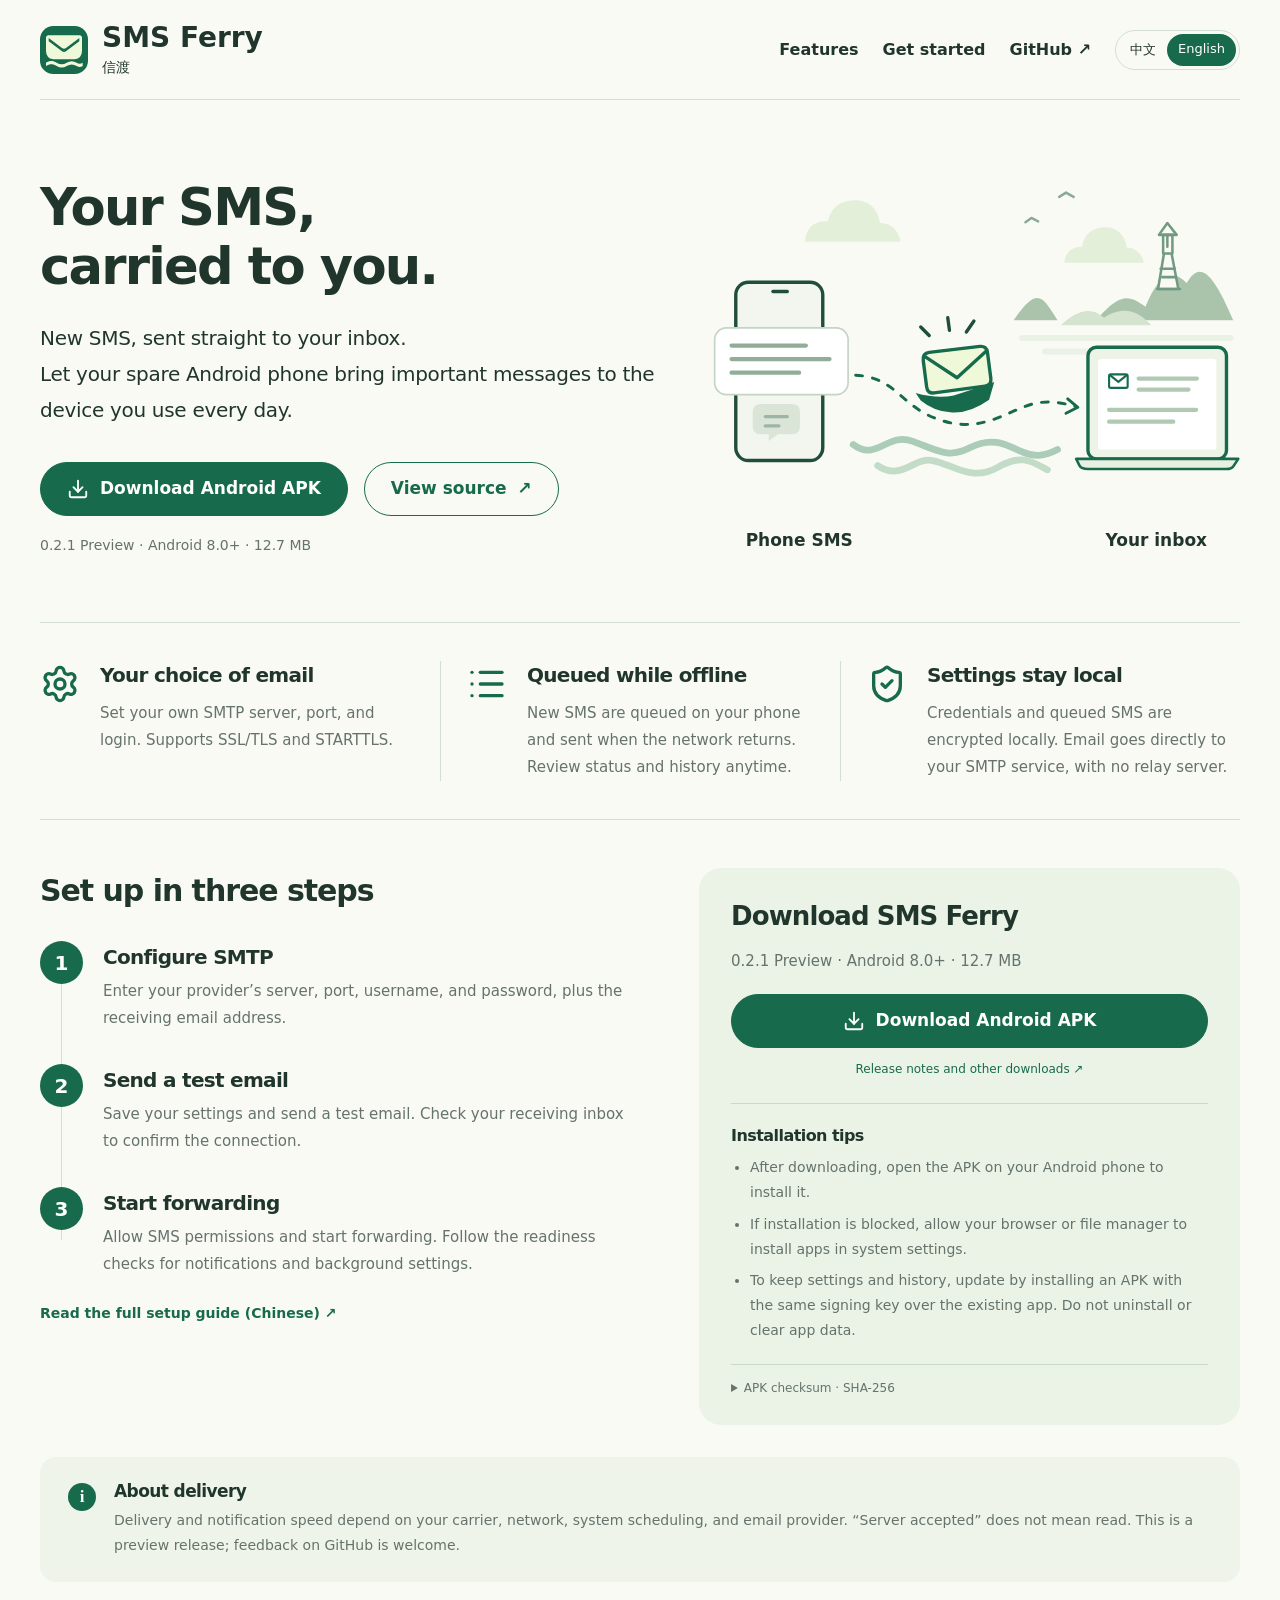
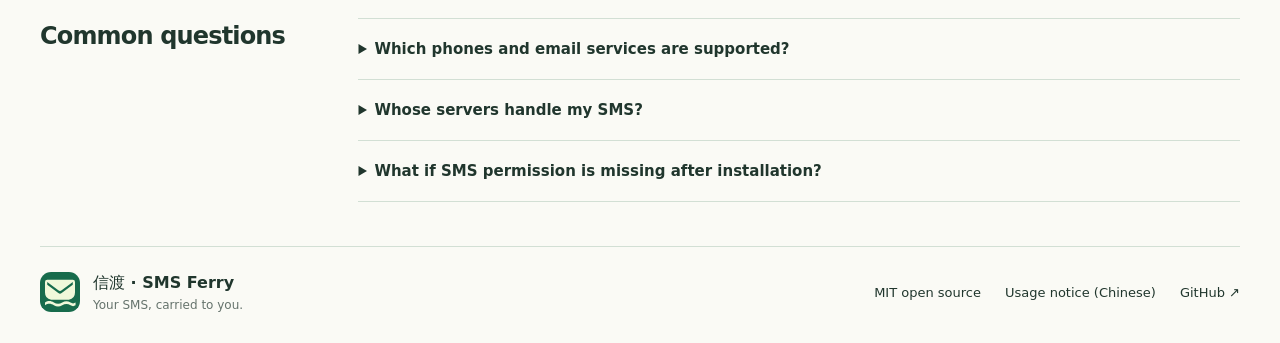
==== site/en.html @ ded556e6 "feat: add bilingual UI and GitHub app updates" ====
<!doctype html>
<html lang="en">
<head>
  <meta charset="utf-8">
  <meta name="viewport" content="width=device-width, initial-scale=1">
  <meta name="theme-color" content="#176b4c">
  <title>SMS Ferry — Your SMS, carried to you</title>
  <meta name="description" content="An MIT-licensed Android app that forwards SMS to email. Custom SMTP, encrypted local settings, and an offline queue. Download the APK and get started in three steps.">
  <meta property="og:type" content="website">
  <meta property="og:title" content="SMS Ferry — Your SMS, carried to you">
  <meta property="og:description" content="New SMS, sent straight to your inbox. A lightweight Android app, open source under MIT.">
  <meta property="og:url" content="https://sobigrice.github.io/sms-ferry/en.html">
  <link rel="alternate" hreflang="zh" href="https://sobigrice.github.io/sms-ferry/">
  <link rel="alternate" hreflang="en" href="https://sobigrice.github.io/sms-ferry/en.html">
  <link rel="canonical" href="https://sobigrice.github.io/sms-ferry/en.html">
  <link rel="icon" href="./assets/logo.svg" type="image/svg+xml">
  <link rel="stylesheet" href="./styles.css">
  <script src="./main.js" defer></script>
</head>
<body>
  <a class="skip-link" href="#main">Skip to content</a>
  <div class="page">
    <header class="site-header">
      <a class="brand" href="./en.html?lang=en" aria-label="SMS Ferry home"><img src="./assets/logo.svg" width="48" height="48" alt=""><span><strong>SMS Ferry</strong><small>信渡</small></span></a>
      <div class="header-actions"><nav aria-label="Main navigation"><a class="section-link" href="#features">Features</a><a class="section-link" href="#start">Get started</a><a href="https://github.com/soBigRice/sms-ferry" target="_blank" rel="noopener noreferrer">GitHub <span aria-hidden="true">↗</span></a></nav><div class="language-switch" role="group" aria-label="语言 / Language"><a href="./?lang=zh" lang="zh" data-language="zh">中文</a><a href="./en.html?lang=en" lang="en" data-language="en" aria-current="page">English</a></div></div>
    </header>
    <main id="main">
      <section class="hero" aria-labelledby="hero-title">
        <div class="hero-copy">
          <h1 id="hero-title"><span>Your SMS,</span><span>carried to you.</span></h1>
          <p class="hero-description">New SMS, sent straight to your inbox.<br>Let your spare Android phone bring important messages to the device you use every day.</p>
          <div class="hero-actions">
            <a class="button primary" data-download href="https://github.com/soBigRice/sms-ferry/releases/download/v0.2.1/sms-ferry-0.2.1-debug.apk"><span class="download-icon" aria-hidden="true"></span>Download Android APK</a>
            <a class="button secondary" href="https://github.com/soBigRice/sms-ferry" target="_blank" rel="noopener noreferrer">View source <span aria-hidden="true">↗</span></a>
          </div>
          <p class="release-meta" data-release-meta>0.2.1 Preview · Android 8.0+ · 12.7 MB</p>
        </div>
        <figure class="hero-art">
          <img src="./assets/ferry-route.svg" width="650" height="420" alt="An illustration of SMS travelling from an Android phone directly to an email inbox on an envelope boat">
          <figcaption><span>Phone SMS</span><span>Your inbox</span></figcaption>
        </figure>
      </section>

      <section class="features" id="features" aria-label="SMS Ferry features">
        <article class="feature"><img src="./assets/icons/settings.svg" width="40" height="40" alt=""><div><h2>Your choice of email</h2><p>Set your own SMTP server, port, and login. Supports SSL/TLS and STARTTLS.</p></div></article>
        <article class="feature"><img src="./assets/icons/list.svg" width="40" height="40" alt=""><div><h2>Queued while offline</h2><p>New SMS are queued on your phone and sent when the network returns. Review status and history anytime.</p></div></article>
        <article class="feature"><img src="./assets/icons/shield-check.svg" width="40" height="40" alt=""><div><h2>Settings stay local</h2><p>Credentials and queued SMS are encrypted locally. Email goes directly to your SMTP service, with no relay server.</p></div></article>
      </section>

      <section class="getting-started" id="start" aria-labelledby="start-title">
        <div class="setup">
          <h2 id="start-title">Set up in three steps</h2>
          <ol class="steps">
            <li><span class="step-number" aria-hidden="true">1</span><div><h3>Configure SMTP</h3><p>Enter your provider’s server, port, username, and password, plus the receiving email address.</p></div></li>
            <li><span class="step-number" aria-hidden="true">2</span><div><h3>Send a test email</h3><p>Save your settings and send a test email. Check your receiving inbox to confirm the connection.</p></div></li>
            <li><span class="step-number" aria-hidden="true">3</span><div><h3>Start forwarding</h3><p>Allow SMS permissions and start forwarding. Follow the readiness checks for notifications and background settings.</p></div></li>
          </ol>
          <a class="text-link" href="https://github.com/soBigRice/sms-ferry#安装与首次设置" target="_blank" rel="noopener noreferrer">Read the full setup guide (Chinese) <span aria-hidden="true">↗</span></a>
        </div>
        <aside class="download-panel" id="download" aria-labelledby="download-title">
          <h2 id="download-title">Download SMS Ferry</h2>
          <p class="panel-meta" data-release-meta>0.2.1 Preview · Android 8.0+ · 12.7 MB</p>
          <a class="button primary full-width" data-download href="https://github.com/soBigRice/sms-ferry/releases/download/v0.2.1/sms-ferry-0.2.1-debug.apk"><span class="download-icon" aria-hidden="true"></span>Download Android APK</a>
          <a class="release-link" data-release-link href="https://github.com/soBigRice/sms-ferry/releases/tag/v0.2.1" target="_blank" rel="noopener noreferrer">Release notes and other downloads <span aria-hidden="true">↗</span></a>
          <div class="install-hints"><h3>Installation tips</h3><ul><li>After downloading, open the APK on your Android phone to install it.</li><li>If installation is blocked, allow your browser or file manager to install apps in system settings.</li><li>To keep settings and history, update by installing an APK with the same signing key over the existing app. Do not uninstall or clear app data.</li></ul></div>
          <details class="checksum"><summary>APK checksum · SHA-256</summary><code id="apk-checksum">bcef3dd66336d851a3e5d56b750dd84c6179417364b8c82a97b786c828c140c4</code><button type="button" id="copy-checksum">Copy checksum</button><span id="copy-result" role="status" aria-live="polite"></span></details>
        </aside>
      </section>

      <aside class="delivery-note"><span class="note-symbol" aria-hidden="true">i</span><div><h2>About delivery</h2><p>Delivery and notification speed depend on your carrier, network, system scheduling, and email provider. “Server accepted” does not mean read. This is a preview release; feedback on GitHub is welcome.</p></div></aside>

      <section class="faq" aria-labelledby="faq-title"><h2 id="faq-title">Common questions</h2><div class="faq-list">
        <details><summary>Which phones and email services are supported?</summary><p>Requires Android 8.0 or later. Testing has focused on Samsung S21 with Android 15; other models have not all been tested. Supports SMTP services using a username and password, authorization code, or app password. OAuth-only sign-in is not supported yet. You do not need to configure POP3 or IMAP for the receiving inbox in SMS Ferry.</p></details>
        <details><summary>Whose servers handle my SMS?</summary><p>The app connects directly to your configured SMTP service, without a server run by the author. The sender’s number, received time, and full SMS text go to your receiving inbox. Verification codes are not hidden. Email providers and devices signed in to the inbox may access the content. Local encryption and TLS are not end-to-end encryption. Use only devices and email accounts you own or have explicit permission to manage.</p><a class="text-link" href="https://github.com/soBigRice/sms-ferry/blob/main/SECURITY.md" target="_blank" rel="noopener noreferrer">Security and privacy policy (Chinese) ↗</a></details>
        <details><summary>What if SMS permission is missing after installation?</summary><p>Reading SMS is a restricted Android permission that both the installer and user must allow. If no SMS permission switch appears, check the installation method in the repository guide. On Samsung, add SMS Ferry to “Never sleeping apps”. Do not uninstall or clear app data while troubleshooting.</p><a class="text-link" href="https://github.com/soBigRice/sms-ferry#安装与首次设置" target="_blank" rel="noopener noreferrer">Installation and permission guide (Chinese) ↗</a></details>
      </div></section>
    </main>
    <footer class="site-footer"><a class="footer-brand" href="./en.html?lang=en"><img src="./assets/logo.svg" width="40" height="40" alt=""><span><strong>信渡 · SMS Ferry</strong><small>Your SMS, carried to you.</small></span></a><div><a href="https://github.com/soBigRice/sms-ferry/blob/main/LICENSE" target="_blank" rel="noopener noreferrer">MIT open source</a><a href="https://github.com/soBigRice/sms-ferry/blob/main/SECURITY.md#免责声明" target="_blank" rel="noopener noreferrer">Usage notice (Chinese)</a><a href="https://github.com/soBigRice/sms-ferry" target="_blank" rel="noopener noreferrer">GitHub ↗</a></div></footer>
  </div>
</body>
</html>
---- site/styles.css ----
:root {
  color-scheme:light;
  --background:#fafaf5;
  --ink:#20362d;
  --muted:#65736c;
  --green:#176b4c;
  --line:#d2dfd4;
  --panel:#eaf3e5;
  --radius:22px;
  --ease:cubic-bezier(.2,0,0,1);
  font-family:system-ui,-apple-system,"Segoe UI","PingFang SC","Microsoft YaHei",sans-serif;
  color:var(--ink);
  background:var(--background);
  font-synthesis:none;
}
* {
  box-sizing:border-box;
}
html {
  scroll-behavior:smooth;
  scroll-padding-top:24px;
}
body {
  margin:0;
}
a {
  color:inherit;
  text-decoration:none;
}
button {
  font:inherit;
}
img {
  max-width:100%;
  display:block;
}
h1,h2,h3,p {
  margin:0;
}
h1,h2,h3 {
  font-weight:700;
  letter-spacing:-.035em;
}
a,button,summary {
  -webkit-tap-highlight-color:transparent;
}
a:focus-visible,button:focus-visible,summary:focus-visible {
  outline:3px solid var(--green);
  outline-offset:5px;
  border-radius:5px;
}
.page {
  width:min(1200px,calc(100% - 80px));
  margin:0 auto;
}
.skip-link {
  position:fixed;
  top:12px;
  left:12px;
  z-index:5;
  background:var(--green);
  color:white;
  padding:12px 20px;
  border-radius:8px;
  transform:translateY(-150%);
}
.skip-link:focus {
  transform:none;
}
.site-header {
  min-height:100px;
  display:flex;
  justify-content:space-between;
  align-items:center;
  gap:24px;
  border-bottom:1px solid var(--line);
  padding:20px 0;
}
.brand {
  display:flex;
  align-items:center;
  gap:14px;
}
.brand strong {
  display:block;
  font-size:28px;
  line-height:1.2;
}
.brand small {
  display:block;
  font-size:14px;
  line-height:1.5;
  margin-top:2px;
}
.site-header nav {
  display:flex;
  gap:24px;
  align-items:center;
  font-size:16px;
  font-weight:650;
}
.header-actions {
  display:flex;
  flex-wrap:wrap;
  align-items:center;
  justify-content:flex-end;
  gap:24px;
}
.language-switch {
  display:flex;
  border:1px solid var(--line);
  border-radius:24px;
  padding:3px;
  font-size:13px;
}
.language-switch a {
  padding:7px 11px;
  border-radius:20px;
}
.language-switch a[aria-current="page"] {
  color:white;
  background:var(--green);
}
html[lang="en"] .hero h1 {
  white-space:normal;
  line-height:1.15;
}
html[lang="en"] .hero h1 span {
  display:block;
}
.site-header nav a {
  padding:8px 0;
}
.site-header nav a:hover,.text-link:hover,.release-link:hover,.site-footer a:hover {
  text-decoration:underline;
  text-underline-offset:5px;
}
.hero {
  display:grid;
  grid-template-columns:1.13fr 1fr;
  gap:30px;
  align-items:center;
  padding:78px 0 66px;
}
.hero h1 {
  font-size:clamp(38px,4vw,56px);
  line-height:1.25;
  white-space:nowrap;
}
.hero h1 span {
  display:inline;
}
.hero-description {
  font-size:20px;
  line-height:1.8;
  margin-top:24px;
  letter-spacing:-.015em;
}
.hero-actions {
  display:flex;
  flex-wrap:wrap;
  gap:16px;
  margin-top:34px;
}
.button {
  min-height:54px;
  padding:14px 26px;
  display:inline-flex;
  align-items:center;
  justify-content:center;
  gap:11px;
  border:1.5px solid var(--green);
  border-radius:32px;
  font-size:17px;
  font-weight:650;
  line-height:1.4;
  transition:background-color 160ms var(--ease),transform 160ms var(--ease);
}
.button:hover {
  transform:translateY(-2px);
}
.button:active {
  transform:translateY(0);
}
.primary {
  color:white;
  background:var(--green);
}
.primary:hover {
  background:#125a3f;
}
.secondary {
  color:var(--green);
  background:transparent;
}
.secondary:hover {
  background:var(--panel);
}
.download-icon {
  width:22px;
  height:22px;
  flex-shrink:0;
  background:currentColor;
  -webkit-mask:url("./assets/icons/download.svg") center/contain no-repeat;
  mask:url("./assets/icons/download.svg") center/contain no-repeat;
}
.release-meta {
  font-size:14px;
  color:var(--muted);
  margin-top:18px;
  line-height:1.6;
}
.hero-art {
  margin:0;
  min-width:0;
}
.hero-art img {
  width:100%;
  height:auto;
}
.hero-art figcaption {
  display:flex;
  justify-content:space-between;
  padding:0 6% 0 10%;
  margin-top:-10px;
  font-size:17px;
  font-weight:600;
}
.features {
  display:grid;
  grid-template-columns:repeat(3,1fr);
  padding:38px 0;
  border-top:1px solid var(--line);
  border-bottom:1px solid var(--line);
}
.feature {
  display:flex;
  gap:20px;
  padding:0 26px;
}
.feature:first-child {
  padding-left:0;
}
.feature:last-child {
  padding-right:0;
}
.feature+.feature {
  border-left:1px solid var(--line);
}
.feature>img {
  flex-shrink:0;
  margin-top:3px;
}
.feature h2 {
  font-size:20px;
  line-height:1.45;
  margin-bottom:10px;
}
.feature p {
  font-size:15px;
  line-height:1.8;
  color:var(--muted);
}
.getting-started {
  display:grid;
  grid-template-columns:1.1fr 1fr;
  gap:64px;
  padding:48px 0 32px;
}
.setup>h2 {
  font-size:30px;
  line-height:1.5;
}
.steps {
  list-style:none;
  margin:28px 0 24px;
  padding:0;
  position:relative;
}
.steps:before {
  content:"";
  position:absolute;
  left:21px;
  top:20px;
  bottom:38px;
  width:1px;
  background:var(--line);
}
.steps li {
  display:flex;
  align-items:flex-start;
  gap:20px;
  position:relative;
  padding-bottom:32px;
}
.steps li:last-child {
  padding-bottom:0;
}
.step-number {
  display:grid;
  place-items:center;
  flex-shrink:0;
  width:43px;
  height:43px;
  border-radius:50%;
  background:var(--green);
  color:white;
  font-size:20px;
  font-weight:600;
  line-height:1;
}
.steps h3 {
  font-size:20px;
  margin:4px 0 9px;
}
.steps p {
  font-size:15px;
  line-height:1.8;
  color:var(--muted);
}
.text-link {
  font-size:14px;
  color:var(--green);
  font-weight:600;
  line-height:1.6;
  display:inline-block;
}
.download-panel {
  background:var(--panel);
  border-radius:var(--radius);
  padding:30px 32px;
  align-self:start;
}
.download-panel>h2 {
  font-size:26px;
  line-height:1.4;
}
.panel-meta {
  font-size:15px;
  color:var(--muted);
  margin:14px 0 20px;
  line-height:1.7;
}
.full-width {
  width:100%;
}
.release-link {
  display:block;
  text-align:center;
  font-size:12px;
  color:var(--green);
  margin-top:12px;
  line-height:1.6;
}
.install-hints {
  border-top:1px solid #cad9c8;
  margin-top:24px;
  padding-top:22px;
}
.install-hints h3 {
  font-size:16px;
  margin-bottom:10px;
}
.install-hints ul {
  padding-left:19px;
  margin:0;
  color:var(--muted);
  font-size:14px;
  line-height:1.8;
}
.install-hints li+li {
  margin-top:6px;
}
.checksum {
  border-top:1px solid #cad9c8;
  margin-top:20px;
  padding-top:16px;
  font-size:12px;
  color:var(--muted);
}
summary {
  cursor:pointer;
}
.checksum code {
  display:block;
  overflow-wrap:anywhere;
  font:12px/1.8 ui-monospace,SFMono-Regular,Consolas,monospace;
  margin:12px 0 10px;
}
.checksum button {
  border:1px solid var(--green);
  background:transparent;
  color:var(--green);
  border-radius:6px;
  padding:7px 11px;
  cursor:pointer;
  font-size:12px;
}
.checksum button:hover {
  background:#dcebd7;
}
#copy-result {
  display:block;
  margin-top:8px;
  line-height:1.5;
}
.delivery-note {
  background:#eef4e9;
  border-radius:16px;
  display:flex;
  align-items:flex-start;
  gap:18px;
  padding:24px 28px;
  margin:0 0 36px;
}
.note-symbol {
  width:28px;
  height:28px;
  flex-shrink:0;
  margin-top:2px;
  display:grid;
  place-items:center;
  border-radius:50%;
  background:var(--green);
  color:white;
  font-weight:750;
  font-size:17px;
  font-family:Georgia,serif;
}
.delivery-note h2 {
  font-size:17px;
  margin-bottom:7px;
}
.delivery-note p {
  font-size:14px;
  line-height:1.8;
  color:var(--muted);
}
.faq {
  display:grid;
  grid-template-columns:.65fr 2fr;
  gap:32px;
  margin:0 0 44px;
}
.faq>h2 {
  font-size:24px;
  line-height:1.5;
}
.faq-list {
  border-top:1px solid var(--line);
}
.faq-list details {
  padding:18px 0;
  border-bottom:1px solid var(--line);
}
.faq-list summary {
  font-size:15px;
  font-weight:600;
  line-height:1.6;
}
.faq-list p {
  font-size:14px;
  line-height:1.9;
  color:var(--muted);
  margin:14px 0 8px;
}
.site-footer {
  display:flex;
  justify-content:space-between;
  align-items:center;
  gap:24px;
  border-top:1px solid var(--line);
  padding:23px 0 28px;
}
.footer-brand {
  display:flex;
  gap:13px;
  align-items:center;
}
.footer-brand strong {
  display:block;
  font-size:16px;
  line-height:1.6;
}
.footer-brand small {
  display:block;
  color:var(--muted);
  font-size:12px;
  line-height:1.6;
}
.site-footer>div {
  display:flex;
  gap:24px;
  font-size:13px;
}
@media(min-width:1440px) {
  .hero {
    gap:40px;
  }
  .hero-description {
    font-size:21px;
  }
}
@media(max-width:1100px) {
  .page {
    width:calc(100% - 56px);
  }
  .hero {
    gap:20px;
  }
  .hero h1 {
    font-size:42px;
  }
  .hero-description {
    font-size:17px;
  }
  .hero-actions {
    gap:12px;
  }
  .button {
    font-size:15px;
    padding:13px 22px;
    min-height:50px;
  }
  .feature {
    gap:14px;
    padding:0 20px;
  }
  .feature>img {
    width:32px;
    height:32px;
  }
  .feature h2 {
    font-size:18px;
  }
  .feature p {
    font-size:14px;
  }
  .getting-started {
    gap:38px;
  }
  .download-panel {
    padding:26px;
  }
  .download-panel>h2 {
    font-size:24px;
  }
}
@media(max-width:820px) {
  .hero {
    grid-template-columns:1fr;
    gap:26px;
    padding:44px 0 38px;
  }
  .hero h1 {
    font-size:48px;
  }
  .hero-copy {
    max-width:650px;
  }
  .hero-description {
    font-size:19px;
  }
  .hero-art {
    max-width:550px;
    width:100%;
    justify-self:center;
  }
  .hero-art figcaption {
    font-size:15px;
  }
  .hero-actions {
    margin-top:27px;
  }
  .features {
    grid-template-columns:1fr;
    padding:0;
  }
  .feature {
    padding:24px 0!important;
  }
  .feature+.feature {
    border-left:none;
    border-top:1px solid var(--line);
  }
  .feature h2 {
    font-size:19px;
    margin-bottom:5px;
  }
  .feature p {
    font-size:15px;
  }
  .getting-started {
    grid-template-columns:1fr;
    gap:32px;
    padding:36px 0 28px;
  }
  .setup>h2 {
    font-size:28px;
  }
  .steps {
    margin-top:23px;
  }
  .steps li {
    padding-bottom:24px;
  }
  .download-panel {
    padding:28px;
  }
  .faq {
    grid-template-columns:1fr;
    gap:18px;
  }
  .site-header nav {
    gap:22px;
    font-size:14px;
  }
  .site-footer {
    flex-wrap:wrap;
  }
}
@media(max-width:520px) {
  .page {
    width:calc(100% - 40px);
  }
  .site-header {
    min-height:84px;
    padding:16px 0;
    flex-wrap:wrap;
    gap:14px;
  }
  .header-actions {
    flex:1;
    gap:12px;
  }
  html[lang="en"] .brand strong { font-size:22px; }
  .brand {
    gap:11px;
  }
  .brand>img {
    width:44px;
    height:44px;
  }
  .brand strong {
    font-size:24px;
  }
  .brand small {
    font-size:12px;
  }
  .site-header .section-link {
    display:none;
  }
  .hero {
    padding-top:36px;
    gap:22px;
  }
  .hero h1 {
    font-size:40px;
    white-space:normal;
    line-height:1.25;
  }
  .hero h1 span {
    display:block;
  }
  .hero-description {
    font-size:16px;
    margin-top:18px;
  }
  .hero-actions {
    gap:11px;
    margin-top:24px;
  }
  .button {
    font-size:14px;
    min-height:49px;
    padding:12px 19px;
  }
  .hero-actions .primary {
    flex-grow:1;
  }
  .hero-actions .secondary {
    padding:12px 15px;
  }
  .release-meta {
    font-size:12px;
    margin-top:14px;
  }
  .hero-art figcaption {
    font-size:14px;
  }
  .hero-art {
    margin-top:3px;
  }
  .feature {
    gap:16px;
  }
  .feature>img {
    width:34px;
    height:34px;
  }
  .feature h2 {
    font-size:18px;
  }
  .feature p {
    font-size:14px;
  }
  .setup>h2 {
    font-size:27px;
  }
  .steps li {
    gap:15px;
  }
  .steps h3 {
    font-size:18px;
  }
  .steps p {
    font-size:14px;
  }
  .step-number {
    width:40px;
    height:40px;
    font-size:18px;
  }
  .steps:before {
    left:19px;
  }
  .download-panel {
    padding:25px 22px;
  }
  .download-panel>h2 {
    font-size:22px;
  }
  .panel-meta {
    font-size:13px;
  }
  .delivery-note {
    padding:20px;
    gap:13px;
    margin-bottom:29px;
  }
  .delivery-note p {
    font-size:13px;
  }
  .delivery-note h2 {
    font-size:16px;
  }
  .note-symbol {
    width:24px;
    height:24px;
    font-size:15px;
  }
  .faq>h2 {
    font-size:23px;
  }
  .faq {
    margin-bottom:32px;
  }
  .site-footer>div {
    gap:20px;
    font-size:12px;
  }
  .site-footer {
    gap:20px;
  }
}
@media(prefers-reduced-motion:reduce) {
  html {
    scroll-behavior:auto;
  }
  *,*:before,*:after {
    transition:none!important;
    animation:none!important;
  }
  .button:hover {
    transform:none;
  }
}
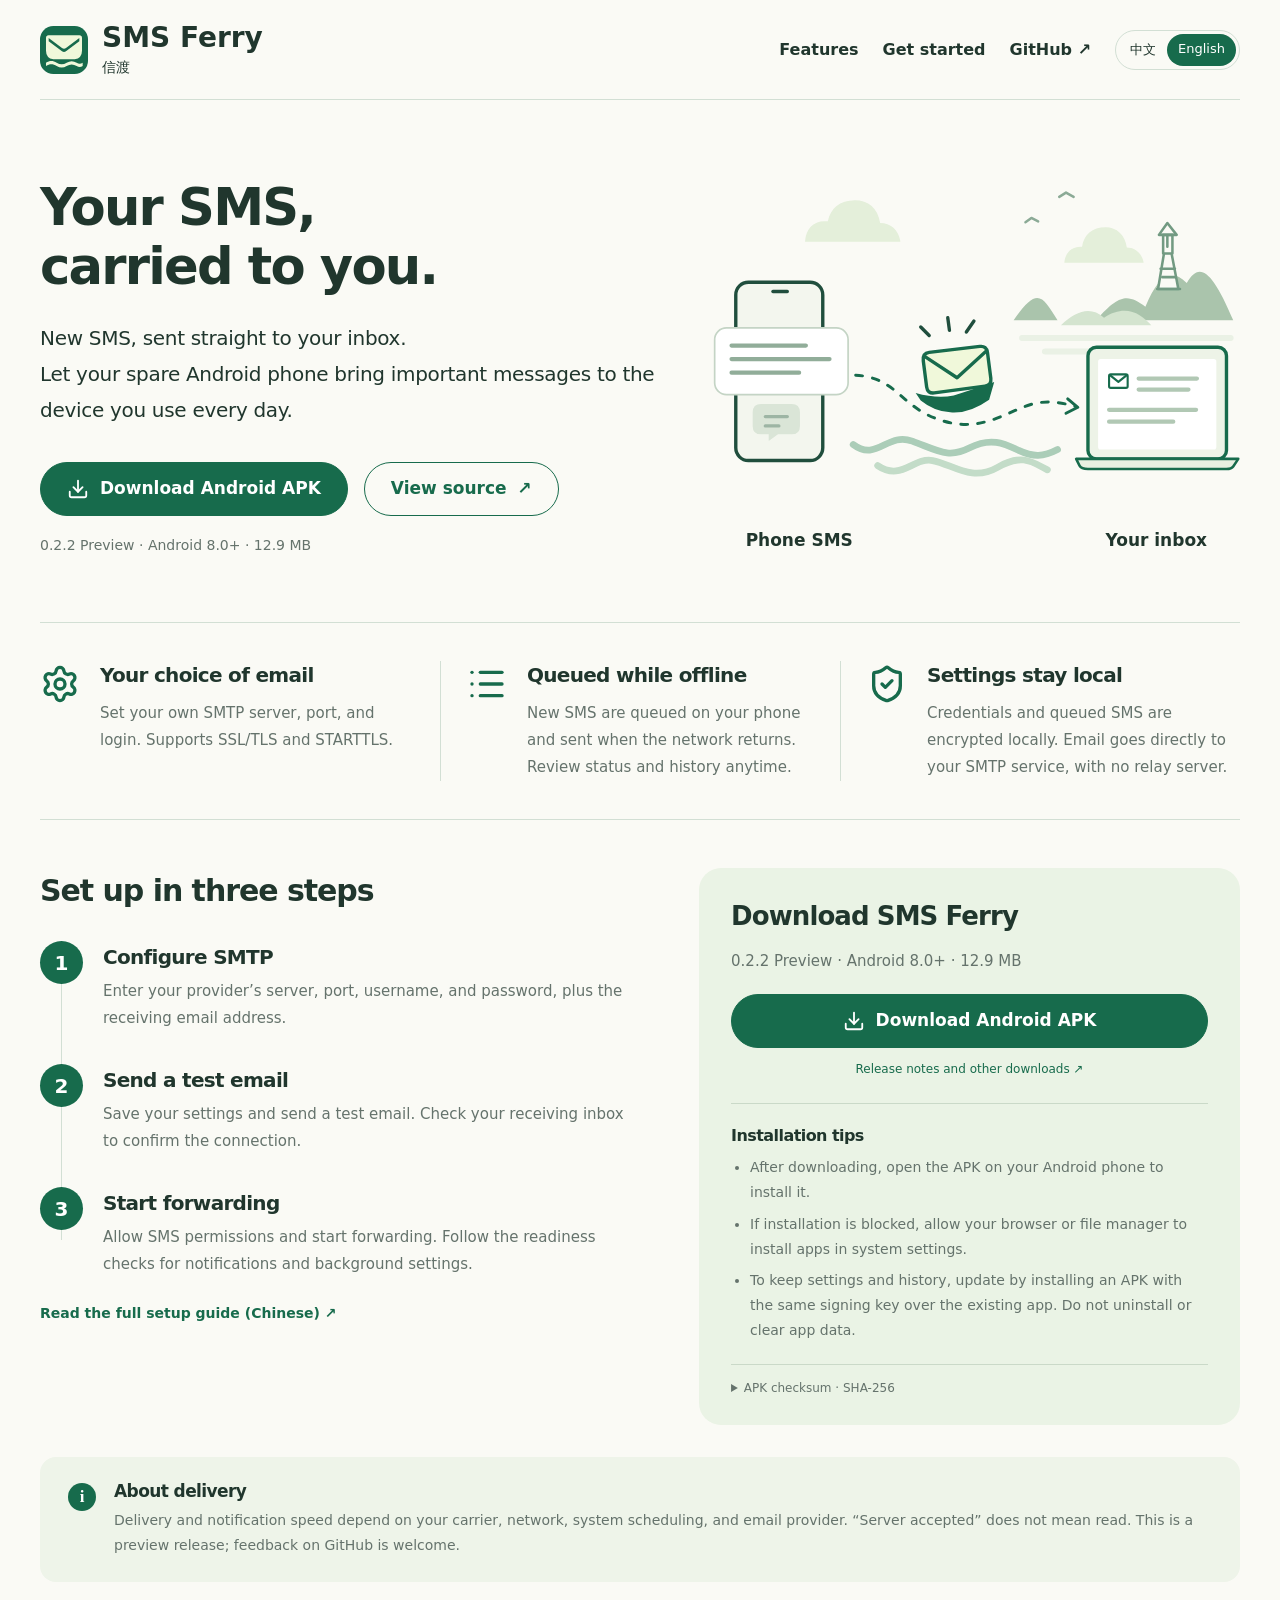
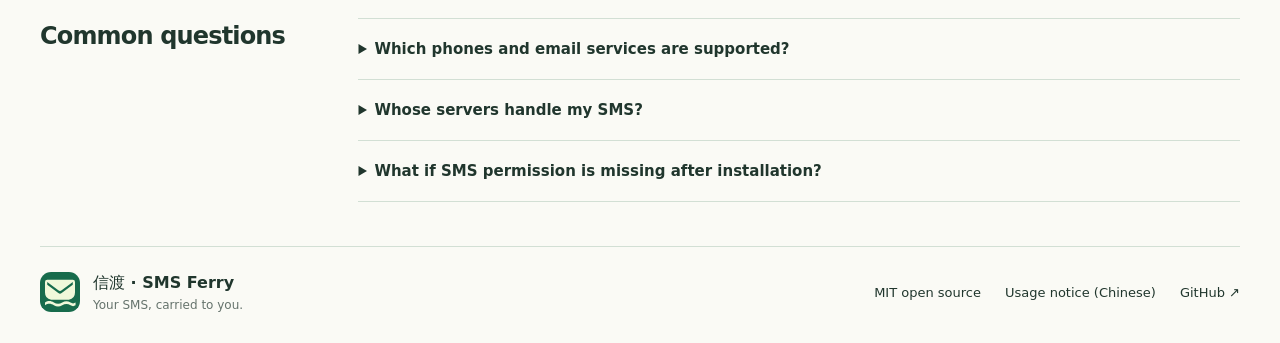
==== commit 539d5d47: "chore: publish 0.2.2 download metadata" ====
--- a/site/en.html
+++ b/site/en.html
@@ -30,10 +30,10 @@
           <h1 id="hero-title"><span>Your SMS,</span><span>carried to you.</span></h1>
           <p class="hero-description">New SMS, sent straight to your inbox.<br>Let your spare Android phone bring important messages to the device you use every day.</p>
           <div class="hero-actions">
-            <a class="button primary" data-download href="https://github.com/soBigRice/sms-ferry/releases/download/v0.2.1/sms-ferry-0.2.1-debug.apk"><span class="download-icon" aria-hidden="true"></span>Download Android APK</a>
+            <a class="button primary" data-download href="https://github.com/soBigRice/sms-ferry/releases/download/v0.2.2/sms-ferry-0.2.2-debug.apk"><span class="download-icon" aria-hidden="true"></span>Download Android APK</a>
             <a class="button secondary" href="https://github.com/soBigRice/sms-ferry" target="_blank" rel="noopener noreferrer">View source <span aria-hidden="true">↗</span></a>
           </div>
-          <p class="release-meta" data-release-meta>0.2.1 Preview · Android 8.0+ · 12.7 MB</p>
+          <p class="release-meta" data-release-meta>0.2.2 Preview · Android 8.0+ · 12.9 MB</p>
         </div>
         <figure class="hero-art">
           <img src="./assets/ferry-route.svg" width="650" height="420" alt="An illustration of SMS travelling from an Android phone directly to an email inbox on an envelope boat">
@@ -59,11 +59,11 @@
         </div>
         <aside class="download-panel" id="download" aria-labelledby="download-title">
           <h2 id="download-title">Download SMS Ferry</h2>
-          <p class="panel-meta" data-release-meta>0.2.1 Preview · Android 8.0+ · 12.7 MB</p>
-          <a class="button primary full-width" data-download href="https://github.com/soBigRice/sms-ferry/releases/download/v0.2.1/sms-ferry-0.2.1-debug.apk"><span class="download-icon" aria-hidden="true"></span>Download Android APK</a>
-          <a class="release-link" data-release-link href="https://github.com/soBigRice/sms-ferry/releases/tag/v0.2.1" target="_blank" rel="noopener noreferrer">Release notes and other downloads <span aria-hidden="true">↗</span></a>
+          <p class="panel-meta" data-release-meta>0.2.2 Preview · Android 8.0+ · 12.9 MB</p>
+          <a class="button primary full-width" data-download href="https://github.com/soBigRice/sms-ferry/releases/download/v0.2.2/sms-ferry-0.2.2-debug.apk"><span class="download-icon" aria-hidden="true"></span>Download Android APK</a>
+          <a class="release-link" data-release-link href="https://github.com/soBigRice/sms-ferry/releases/tag/v0.2.2" target="_blank" rel="noopener noreferrer">Release notes and other downloads <span aria-hidden="true">↗</span></a>
           <div class="install-hints"><h3>Installation tips</h3><ul><li>After downloading, open the APK on your Android phone to install it.</li><li>If installation is blocked, allow your browser or file manager to install apps in system settings.</li><li>To keep settings and history, update by installing an APK with the same signing key over the existing app. Do not uninstall or clear app data.</li></ul></div>
-          <details class="checksum"><summary>APK checksum · SHA-256</summary><code id="apk-checksum">bcef3dd66336d851a3e5d56b750dd84c6179417364b8c82a97b786c828c140c4</code><button type="button" id="copy-checksum">Copy checksum</button><span id="copy-result" role="status" aria-live="polite"></span></details>
+          <details class="checksum"><summary>APK checksum · SHA-256</summary><code id="apk-checksum">62065b8d8c8c757738a22ad6d9b2d5b83fffd42c01d7fa449b5af53d652803a8</code><button type="button" id="copy-checksum">Copy checksum</button><span id="copy-result" role="status" aria-live="polite"></span></details>
         </aside>
       </section>
 
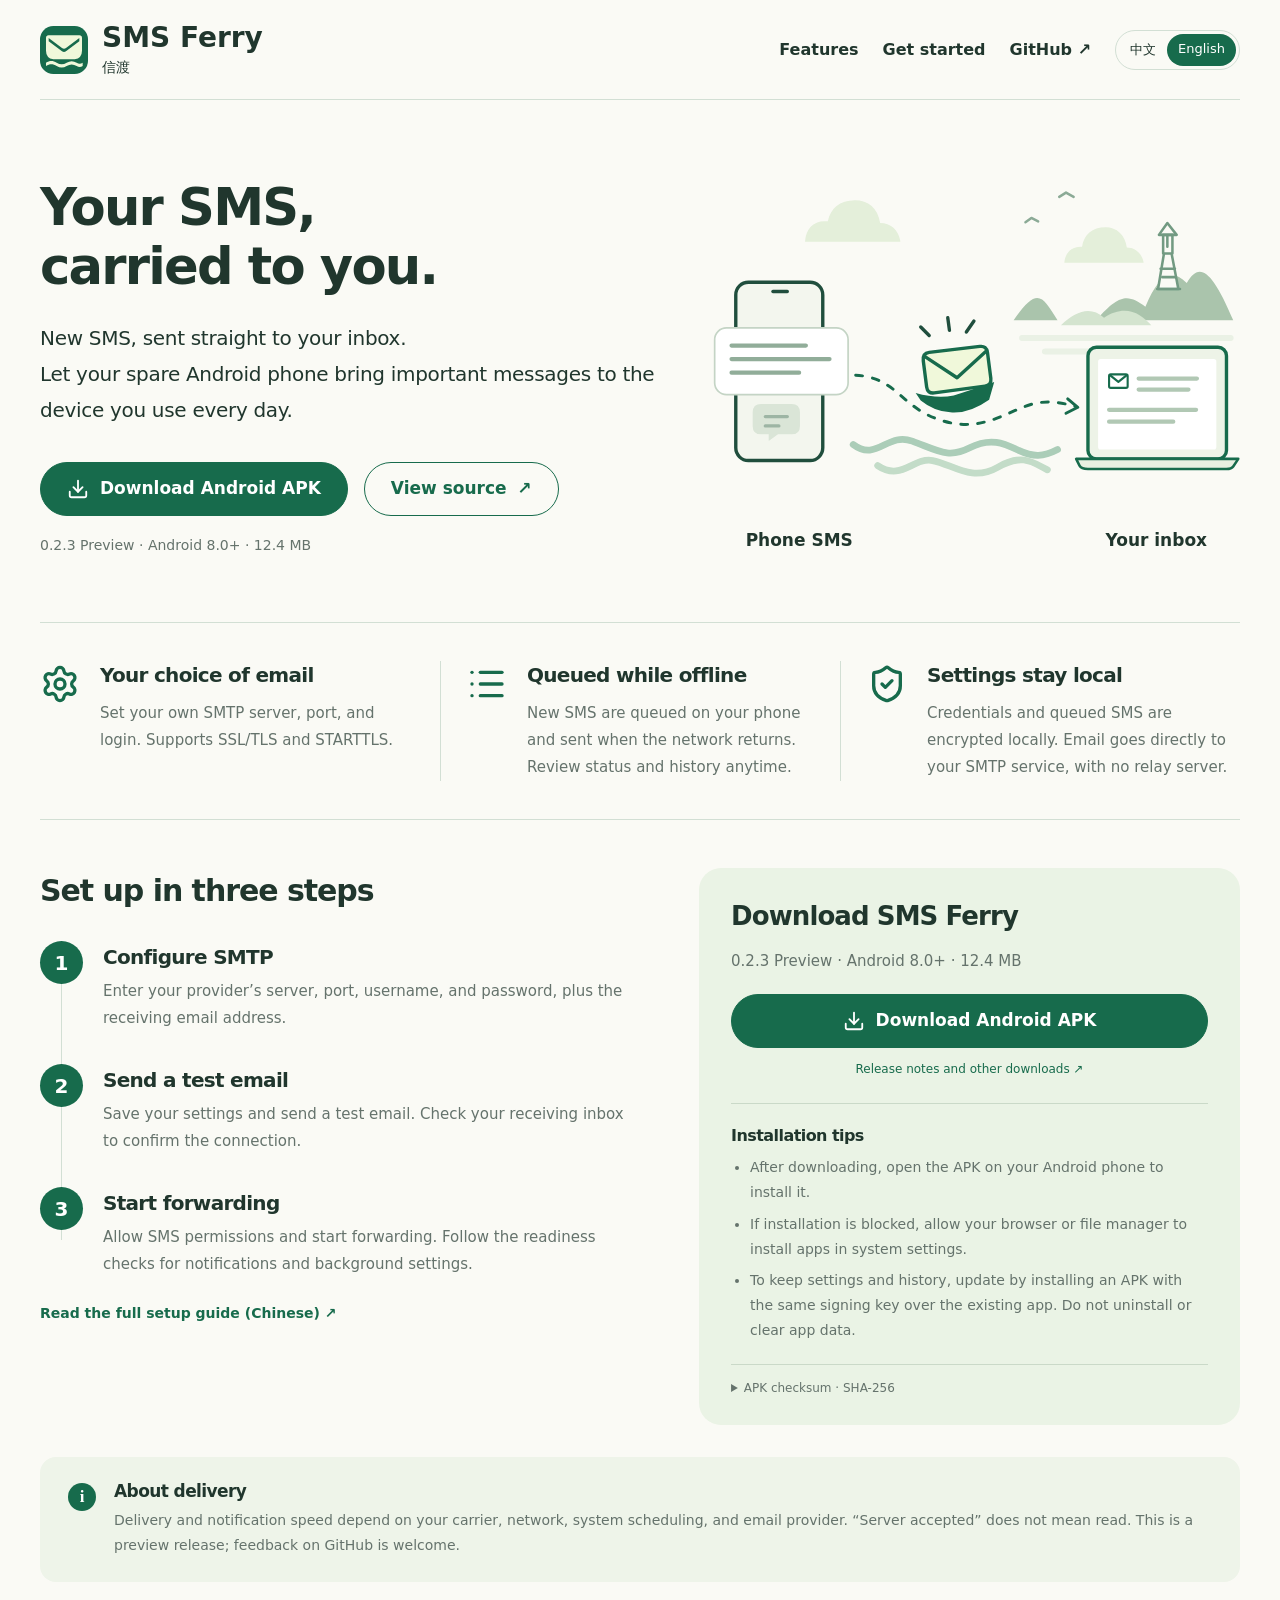
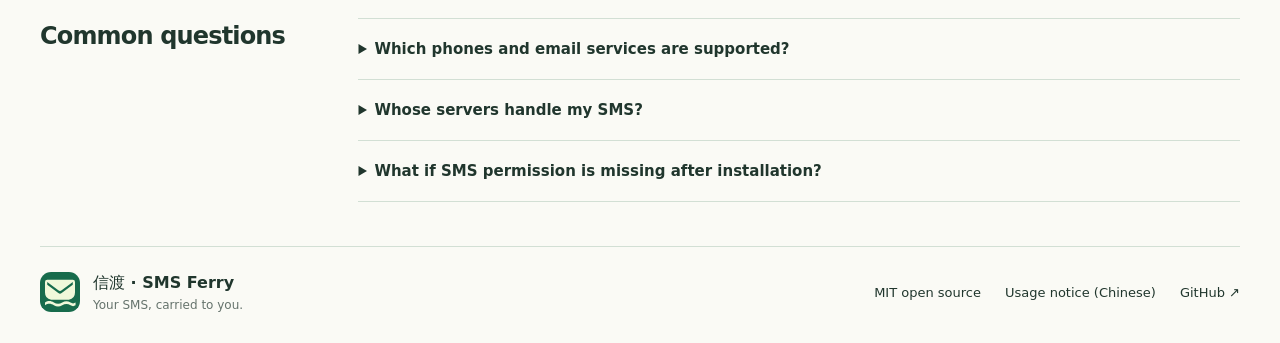
==== commit 76644fcc: "chore: publish 0.2.3 download metadata" ====
--- a/site/en.html
+++ b/site/en.html
@@ -30,10 +30,10 @@
           <h1 id="hero-title"><span>Your SMS,</span><span>carried to you.</span></h1>
           <p class="hero-description">New SMS, sent straight to your inbox.<br>Let your spare Android phone bring important messages to the device you use every day.</p>
           <div class="hero-actions">
-            <a class="button primary" data-download href="https://github.com/soBigRice/sms-ferry/releases/download/v0.2.2/sms-ferry-0.2.2-debug.apk"><span class="download-icon" aria-hidden="true"></span>Download Android APK</a>
+            <a class="button primary" data-download href="https://github.com/soBigRice/sms-ferry/releases/download/v0.2.3/sms-ferry-0.2.3-debug.apk"><span class="download-icon" aria-hidden="true"></span>Download Android APK</a>
             <a class="button secondary" href="https://github.com/soBigRice/sms-ferry" target="_blank" rel="noopener noreferrer">View source <span aria-hidden="true">↗</span></a>
           </div>
-          <p class="release-meta" data-release-meta>0.2.2 Preview · Android 8.0+ · 12.9 MB</p>
+          <p class="release-meta" data-release-meta>0.2.3 Preview · Android 8.0+ · 12.4 MB</p>
         </div>
         <figure class="hero-art">
           <img src="./assets/ferry-route.svg" width="650" height="420" alt="An illustration of SMS travelling from an Android phone directly to an email inbox on an envelope boat">
@@ -59,11 +59,11 @@
         </div>
         <aside class="download-panel" id="download" aria-labelledby="download-title">
           <h2 id="download-title">Download SMS Ferry</h2>
-          <p class="panel-meta" data-release-meta>0.2.2 Preview · Android 8.0+ · 12.9 MB</p>
-          <a class="button primary full-width" data-download href="https://github.com/soBigRice/sms-ferry/releases/download/v0.2.2/sms-ferry-0.2.2-debug.apk"><span class="download-icon" aria-hidden="true"></span>Download Android APK</a>
-          <a class="release-link" data-release-link href="https://github.com/soBigRice/sms-ferry/releases/tag/v0.2.2" target="_blank" rel="noopener noreferrer">Release notes and other downloads <span aria-hidden="true">↗</span></a>
+          <p class="panel-meta" data-release-meta>0.2.3 Preview · Android 8.0+ · 12.4 MB</p>
+          <a class="button primary full-width" data-download href="https://github.com/soBigRice/sms-ferry/releases/download/v0.2.3/sms-ferry-0.2.3-debug.apk"><span class="download-icon" aria-hidden="true"></span>Download Android APK</a>
+          <a class="release-link" data-release-link href="https://github.com/soBigRice/sms-ferry/releases/tag/v0.2.3" target="_blank" rel="noopener noreferrer">Release notes and other downloads <span aria-hidden="true">↗</span></a>
           <div class="install-hints"><h3>Installation tips</h3><ul><li>After downloading, open the APK on your Android phone to install it.</li><li>If installation is blocked, allow your browser or file manager to install apps in system settings.</li><li>To keep settings and history, update by installing an APK with the same signing key over the existing app. Do not uninstall or clear app data.</li></ul></div>
-          <details class="checksum"><summary>APK checksum · SHA-256</summary><code id="apk-checksum">62065b8d8c8c757738a22ad6d9b2d5b83fffd42c01d7fa449b5af53d652803a8</code><button type="button" id="copy-checksum">Copy checksum</button><span id="copy-result" role="status" aria-live="polite"></span></details>
+          <details class="checksum"><summary>APK checksum · SHA-256</summary><code id="apk-checksum">4104486e3c530c9e619f1d1432b3480b536aa5bdf7a7bcda2fa27764e1f576ac</code><button type="button" id="copy-checksum">Copy checksum</button><span id="copy-result" role="status" aria-live="polite"></span></details>
         </aside>
       </section>
 
